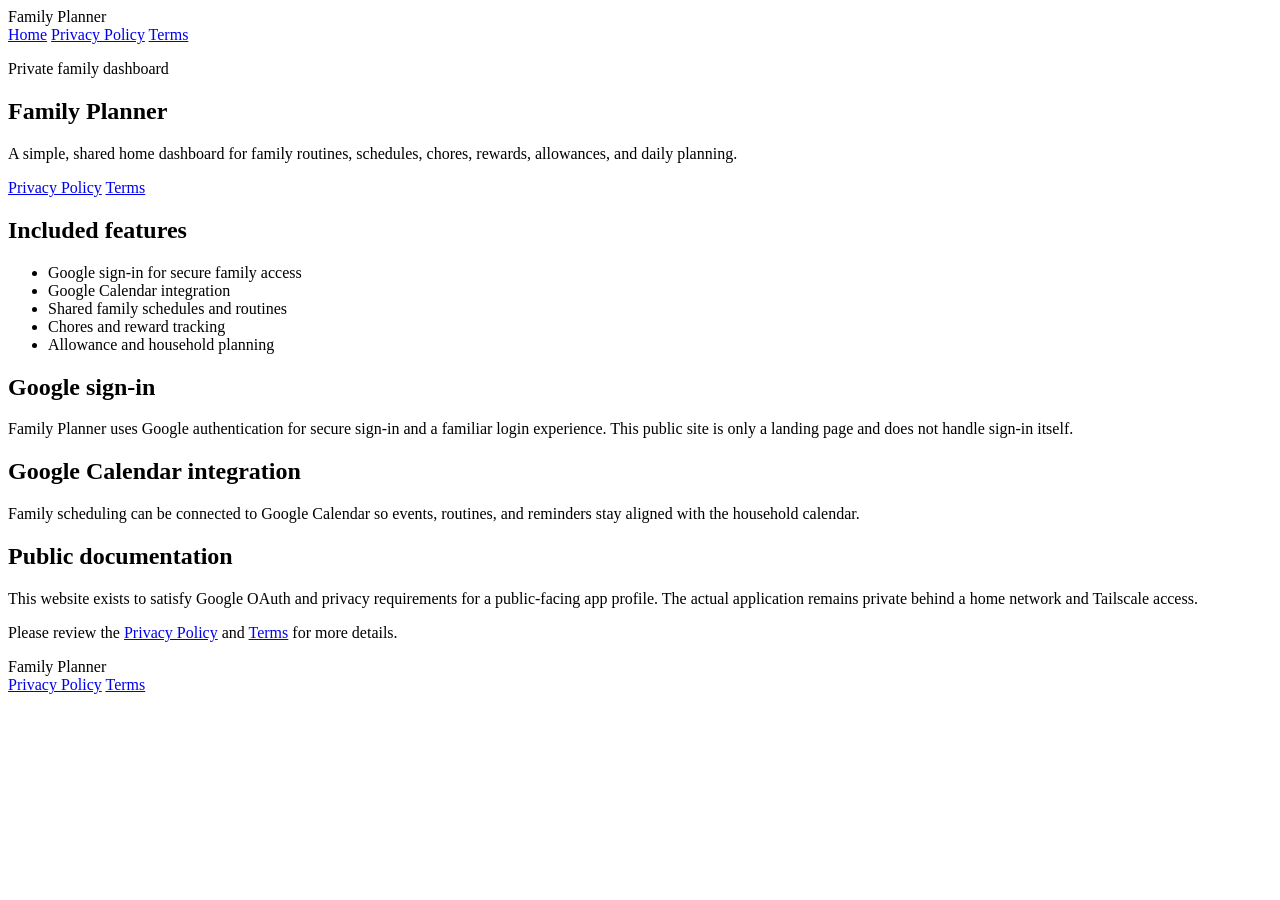
==== public/index.html @ b9f560e6 "Create minimal GitLab Pages project for Family Planner public verification site" ====
<!DOCTYPE html>
<html lang="en">
  <head>
    <meta charset="UTF-8" />
    <meta name="viewport" content="width=device-width, initial-scale=1.0" />
    <meta
      name="description"
      content="Family Planner helps families organize routines, chores, rewards, and schedules with Google sign-in and calendar integration."
    />
    <title>Family Planner</title>
    <link rel="stylesheet" href="../styles.css" />
  </head>
  <body>
    <header class="site-header">
      <div class="container nav">
        <div class="brand">Family Planner</div>
        <nav aria-label="Main navigation">
          <a href="./">Home</a>
          <a href="./privacy/">Privacy Policy</a>
          <a href="./terms/">Terms</a>
        </nav>
      </div>
    </header>

    <main>
      <section class="hero">
        <div class="container hero-grid">
          <div>
            <p class="eyebrow">Private family dashboard</p>
            <h1>Family Planner</h1>
            <p class="lead">
              A simple, shared home dashboard for family routines, schedules,
              chores, rewards, allowances, and daily planning.
            </p>
            <div class="cta-row">
              <a class="button primary" href="./privacy/">Privacy Policy</a>
              <a class="button secondary" href="./terms/">Terms</a>
            </div>
          </div>
          <div class="card">
            <h2>Included features</h2>
            <ul>
              <li>Google sign-in for secure family access</li>
              <li>Google Calendar integration</li>
              <li>Shared family schedules and routines</li>
              <li>Chores and reward tracking</li>
              <li>Allowance and household planning</li>
            </ul>
          </div>
        </div>
      </section>

      <section class="info-section">
        <div class="container two-column">
          <div>
            <h2>Google sign-in</h2>
            <p>
              Family Planner uses Google authentication for secure sign-in and a
              familiar login experience. This public site is only a landing page
              and does not handle sign-in itself.
            </p>
          </div>
          <div>
            <h2>Google Calendar integration</h2>
            <p>
              Family scheduling can be connected to Google Calendar so events,
              routines, and reminders stay aligned with the household calendar.
            </p>
          </div>
        </div>
      </section>

      <section class="info-section muted">
        <div class="container narrow">
          <h2>Public documentation</h2>
          <p>
            This website exists to satisfy Google OAuth and privacy requirements
            for a public-facing app profile. The actual application remains private
            behind a home network and Tailscale access.
          </p>
          <p>
            Please review the
            <a href="./privacy/">Privacy Policy</a> and
            <a href="./terms/">Terms</a> for more details.
          </p>
        </div>
      </section>
    </main>

    <footer class="site-footer">
      <div class="container footer-row">
        <span>Family Planner</span>
        <div>
          <a href="./privacy/">Privacy Policy</a>
          <a href="./terms/">Terms</a>
        </div>
      </div>
    </footer>
  </body>
</html>
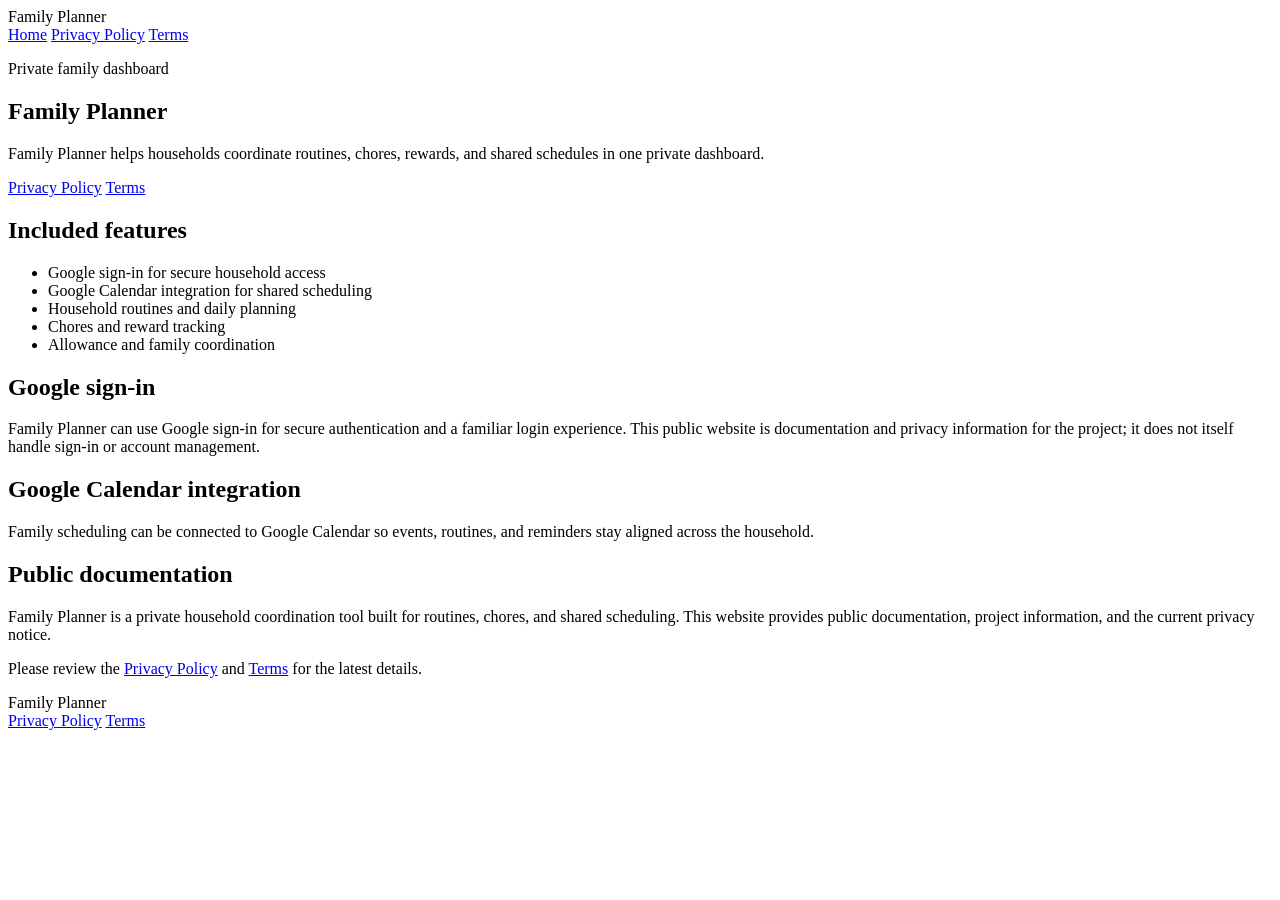
==== commit 7c8f6b3e: "Update the Family Planner privacy notice and homepage copy to remove placeholder language and clarif" ====
--- a/public/index.html
+++ b/public/index.html
@@ -5,10 +5,10 @@
     <meta name="viewport" content="width=device-width, initial-scale=1.0" />
     <meta
       name="description"
-      content="Family Planner helps families organize routines, chores, rewards, and schedules with Google sign-in and calendar integration."
+      content="Family Planner is a private family dashboard for routines, chores, rewards, and shared scheduling with Google sign-in and Calendar support."
     />
     <title>Family Planner</title>
-    <link rel="stylesheet" href="../styles.css" />
+    <link rel="stylesheet" href="./styles.css" />
   </head>
   <body>
     <header class="site-header">
@@ -29,8 +29,8 @@
             <p class="eyebrow">Private family dashboard</p>
             <h1>Family Planner</h1>
             <p class="lead">
-              A simple, shared home dashboard for family routines, schedules,
-              chores, rewards, allowances, and daily planning.
+              Family Planner helps households coordinate routines, chores,
+              rewards, and shared schedules in one private dashboard.
             </p>
             <div class="cta-row">
               <a class="button primary" href="./privacy/">Privacy Policy</a>
@@ -40,11 +40,11 @@
           <div class="card">
             <h2>Included features</h2>
             <ul>
-              <li>Google sign-in for secure family access</li>
-              <li>Google Calendar integration</li>
-              <li>Shared family schedules and routines</li>
+              <li>Google sign-in for secure household access</li>
+              <li>Google Calendar integration for shared scheduling</li>
+              <li>Household routines and daily planning</li>
               <li>Chores and reward tracking</li>
-              <li>Allowance and household planning</li>
+              <li>Allowance and family coordination</li>
             </ul>
           </div>
         </div>
@@ -55,16 +55,17 @@
           <div>
             <h2>Google sign-in</h2>
             <p>
-              Family Planner uses Google authentication for secure sign-in and a
-              familiar login experience. This public site is only a landing page
-              and does not handle sign-in itself.
+              Family Planner can use Google sign-in for secure authentication and
+              a familiar login experience. This public website is documentation
+              and privacy information for the project; it does not itself handle
+              sign-in or account management.
             </p>
           </div>
           <div>
             <h2>Google Calendar integration</h2>
             <p>
               Family scheduling can be connected to Google Calendar so events,
-              routines, and reminders stay aligned with the household calendar.
+              routines, and reminders stay aligned across the household.
             </p>
           </div>
         </div>
@@ -74,14 +75,14 @@
         <div class="container narrow">
           <h2>Public documentation</h2>
           <p>
-            This website exists to satisfy Google OAuth and privacy requirements
-            for a public-facing app profile. The actual application remains private
-            behind a home network and Tailscale access.
+            Family Planner is a private household coordination tool built for
+            routines, chores, and shared scheduling. This website provides public
+            documentation, project information, and the current privacy notice.
           </p>
           <p>
             Please review the
             <a href="./privacy/">Privacy Policy</a> and
-            <a href="./terms/">Terms</a> for more details.
+            <a href="./terms/">Terms</a> for the latest details.
           </p>
         </div>
       </section>
--- a/public/styles.css
+++ b/public/styles.css
@@ -0,0 +1,105 @@
+<!DOCTYPE html>
+<html lang="en">
+  <head>
+    <meta charset="UTF-8" />
+    <meta name="viewport" content="width=device-width, initial-scale=1.0" />
+    <meta
+      name="description"
+      content="Terms of use for Family Planner, a private family dashboard with Google sign-in and calendar integration."
+    />
+    <title>Terms | Family Planner</title>
+    <link rel="stylesheet" href="../styles.css" />
+  </head>
+  <body>
+    <header class="site-header">
+      <div class="container nav">
+        <div class="brand">Family Planner</div>
+        <nav aria-label="Main navigation">
+          <a href="../">Home</a>
+          <a href="../privacy/">Privacy Policy</a>
+          <a href="./">Terms</a>
+        </nav>
+      </div>
+    </header>
+
+    <main class="content-page">
+      <div class="container narrow">
+        <h1>Terms</h1>
+
+        <p>
+          These terms apply to the Family Planner project and its public website,
+          which is intended for documentation, verification, and general public
+          information. The actual application may be private and hosted behind a
+          home network or Tailscale access.
+        </p>
+
+        <h2>1. Use of the service</h2>
+        <p>
+          Family Planner is designed for household scheduling, routines, chores,
+          rewards, allowance tracking, and related family planning activities.
+          Users should use the service responsibly and only with appropriate
+          authorization.
+        </p>
+
+        <h2>2. Google sign-in and calendar access</h2>
+        <p>
+          Google sign-in and any Google Calendar access are provided through
+          Google services and subject to Google’s terms and permissions. The app
+          owner is responsible for ensuring that the app requests only the access
+          it needs and that all required consent flows are properly configured.
+        </p>
+
+        <h2>3. Data responsibility</h2>
+        <p>
+          The owner of the private Family Planner application is responsible for
+          the data it stores, including user accounts, household information, and
+          any calendar data that is imported or created through the app.
+        </p>
+
+        <h2>4. Availability</h2>
+        <p>
+          This public website and the private application may be unavailable at
+          times due to maintenance, connectivity issues, updates, or other
+          circumstances outside the owner’s direct control.
+        </p>
+
+        <h2>5. No warranty</h2>
+        <p>
+          This website is provided for informational and verification purposes.
+          The owner makes no guarantee of continuous availability, data accuracy,
+          or perpetual support for a private application not publicly exposed.
+        </p>
+
+        <h2>6. Owner responsibilities</h2>
+        <p>
+          The owner is responsible for configuration, security, access controls,
+          app updates, domain setup, and compliance with applicable laws and
+          platform policies for the actual Family Planner application.
+        </p>
+
+        <h2>7. Changes</h2>
+        <p>
+          These terms may be updated as the project evolves. The public Pages site
+          should be kept accurate and current for any required verification or
+          app-profile documentation.
+        </p>
+
+        <p class="muted-note">
+          This is a simple public terms template. The owner should replace it with
+          a final version that matches the actual deployed Family Planner app and
+          its legal requirements before broad public use.
+        </p>
+      </div>
+    </main>
+
+    <footer class="site-footer">
+      <div class="container footer-row">
+        <span>Family Planner</span>
+        <div>
+          <a href="../">Home</a>
+          <a href="../privacy/">Privacy Policy</a>
+        </div>
+      </div>
+    </footer>
+  </body>
+</html>
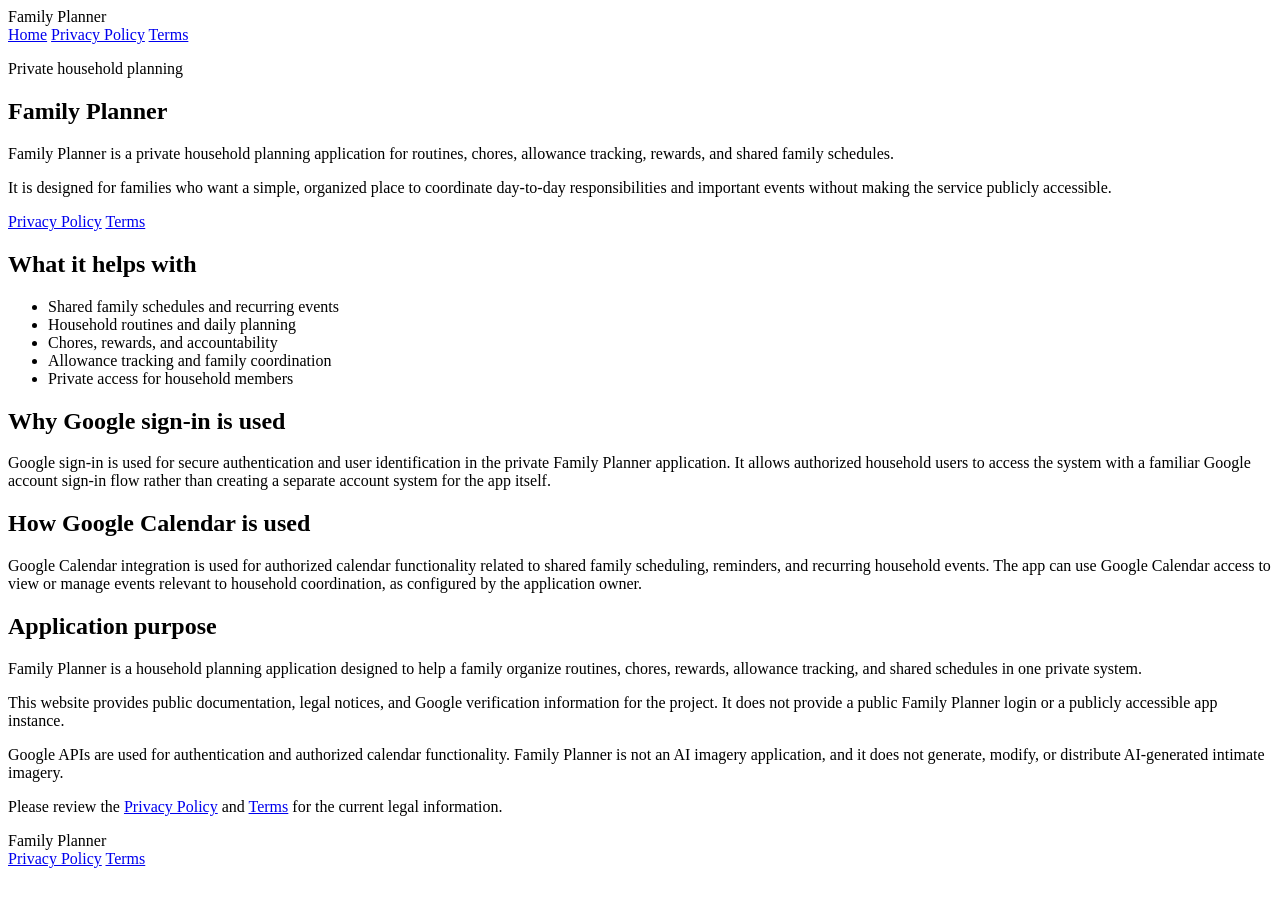
==== commit ef5e280d: "Fix OAuth verification homepage, legal notices, styling, and docs for Family Planner GitHub Pages si" ====
--- a/public/index.html
+++ b/public/index.html
@@ -5,19 +5,19 @@
     <meta name="viewport" content="width=device-width, initial-scale=1.0" />
     <meta
       name="description"
-      content="Family Planner is a private family dashboard for routines, chores, rewards, and shared scheduling with Google sign-in and Calendar support."
+      content="Family Planner is a private household planning application for routines, chores, rewards, and shared family scheduling. It uses Google sign-in and authorized Google Calendar access for authentication and schedule coordination."
     />
-    <title>Family Planner</title>
-    <link rel="stylesheet" href="./styles.css" />
+    <title>Family Planner | Household planning</title>
+    <link rel="stylesheet" href="/styles.css" />
   </head>
   <body>
     <header class="site-header">
       <div class="container nav">
         <div class="brand">Family Planner</div>
         <nav aria-label="Main navigation">
-          <a href="./">Home</a>
-          <a href="./privacy/">Privacy Policy</a>
-          <a href="./terms/">Terms</a>
+          <a href="/">Home</a>
+          <a href="/privacy/">Privacy Policy</a>
+          <a href="/terms/">Terms</a>
         </nav>
       </div>
     </header>
@@ -26,25 +26,32 @@
       <section class="hero">
         <div class="container hero-grid">
           <div>
-            <p class="eyebrow">Private family dashboard</p>
+            <p class="eyebrow">Private household planning</p>
             <h1>Family Planner</h1>
             <p class="lead">
-              Family Planner helps households coordinate routines, chores,
-              rewards, and shared schedules in one private dashboard.
+              Family Planner is a private household planning application for
+              routines, chores, allowance tracking, rewards, and shared family
+              schedules.
+            </p>
+            <p class="lead secondary">
+              It is designed for families who want a simple, organized place to
+              coordinate day-to-day responsibilities and important events without
+              making the service publicly accessible.
             </p>
             <div class="cta-row">
-              <a class="button primary" href="./privacy/">Privacy Policy</a>
-              <a class="button secondary" href="./terms/">Terms</a>
+              <a class="button primary" href="/privacy/">Privacy Policy</a>
+              <a class="button secondary" href="/terms/">Terms</a>
             </div>
           </div>
+
           <div class="card">
-            <h2>Included features</h2>
+            <h2>What it helps with</h2>
             <ul>
-              <li>Google sign-in for secure household access</li>
-              <li>Google Calendar integration for shared scheduling</li>
+              <li>Shared family schedules and recurring events</li>
               <li>Household routines and daily planning</li>
-              <li>Chores and reward tracking</li>
-              <li>Allowance and family coordination</li>
+              <li>Chores, rewards, and accountability</li>
+              <li>Allowance tracking and family coordination</li>
+              <li>Private access for household members</li>
             </ul>
           </div>
         </div>
@@ -53,19 +60,24 @@
       <section class="info-section">
         <div class="container two-column">
           <div>
-            <h2>Google sign-in</h2>
+            <h2>Why Google sign-in is used</h2>
             <p>
-              Family Planner can use Google sign-in for secure authentication and
-              a familiar login experience. This public website is documentation
-              and privacy information for the project; it does not itself handle
-              sign-in or account management.
+              Google sign-in is used for secure authentication and user
+              identification in the private Family Planner application. It allows
+              authorized household users to access the system with a familiar
+              Google account sign-in flow rather than creating a separate account
+              system for the app itself.
             </p>
           </div>
+
           <div>
-            <h2>Google Calendar integration</h2>
+            <h2>How Google Calendar is used</h2>
             <p>
-              Family scheduling can be connected to Google Calendar so events,
-              routines, and reminders stay aligned across the household.
+              Google Calendar integration is used for authorized calendar
+              functionality related to shared family scheduling, reminders, and
+              recurring household events. The app can use Google Calendar access
+              to view or manage events relevant to household coordination, as
+              configured by the application owner.
             </p>
           </div>
         </div>
@@ -73,16 +85,26 @@
 
       <section class="info-section muted">
         <div class="container narrow">
-          <h2>Public documentation</h2>
+          <h2>Application purpose</h2>
           <p>
-            Family Planner is a private household coordination tool built for
-            routines, chores, and shared scheduling. This website provides public
-            documentation, project information, and the current privacy notice.
+            Family Planner is a household planning application designed to help a
+            family organize routines, chores, rewards, allowance tracking, and
+            shared schedules in one private system.
           </p>
           <p>
-            Please review the
-            <a href="./privacy/">Privacy Policy</a> and
-            <a href="./terms/">Terms</a> for the latest details.
+            This website provides public documentation, legal notices, and
+            Google verification information for the project. It does not provide
+            a public Family Planner login or a publicly accessible app instance.
+          </p>
+          <p>
+            Google APIs are used for authentication and authorized calendar
+            functionality. Family Planner is not an AI imagery application, and
+            it does not generate, modify, or distribute AI-generated intimate
+            imagery.
+          </p>
+          <p>
+            Please review the <a href="/privacy/">Privacy Policy</a> and
+            <a href="/terms/">Terms</a> for the current legal information.
           </p>
         </div>
       </section>
@@ -92,8 +114,8 @@
       <div class="container footer-row">
         <span>Family Planner</span>
         <div>
-          <a href="./privacy/">Privacy Policy</a>
-          <a href="./terms/">Terms</a>
+          <a href="/privacy/">Privacy Policy</a>
+          <a href="/terms/">Terms</a>
         </div>
       </div>
     </footer>
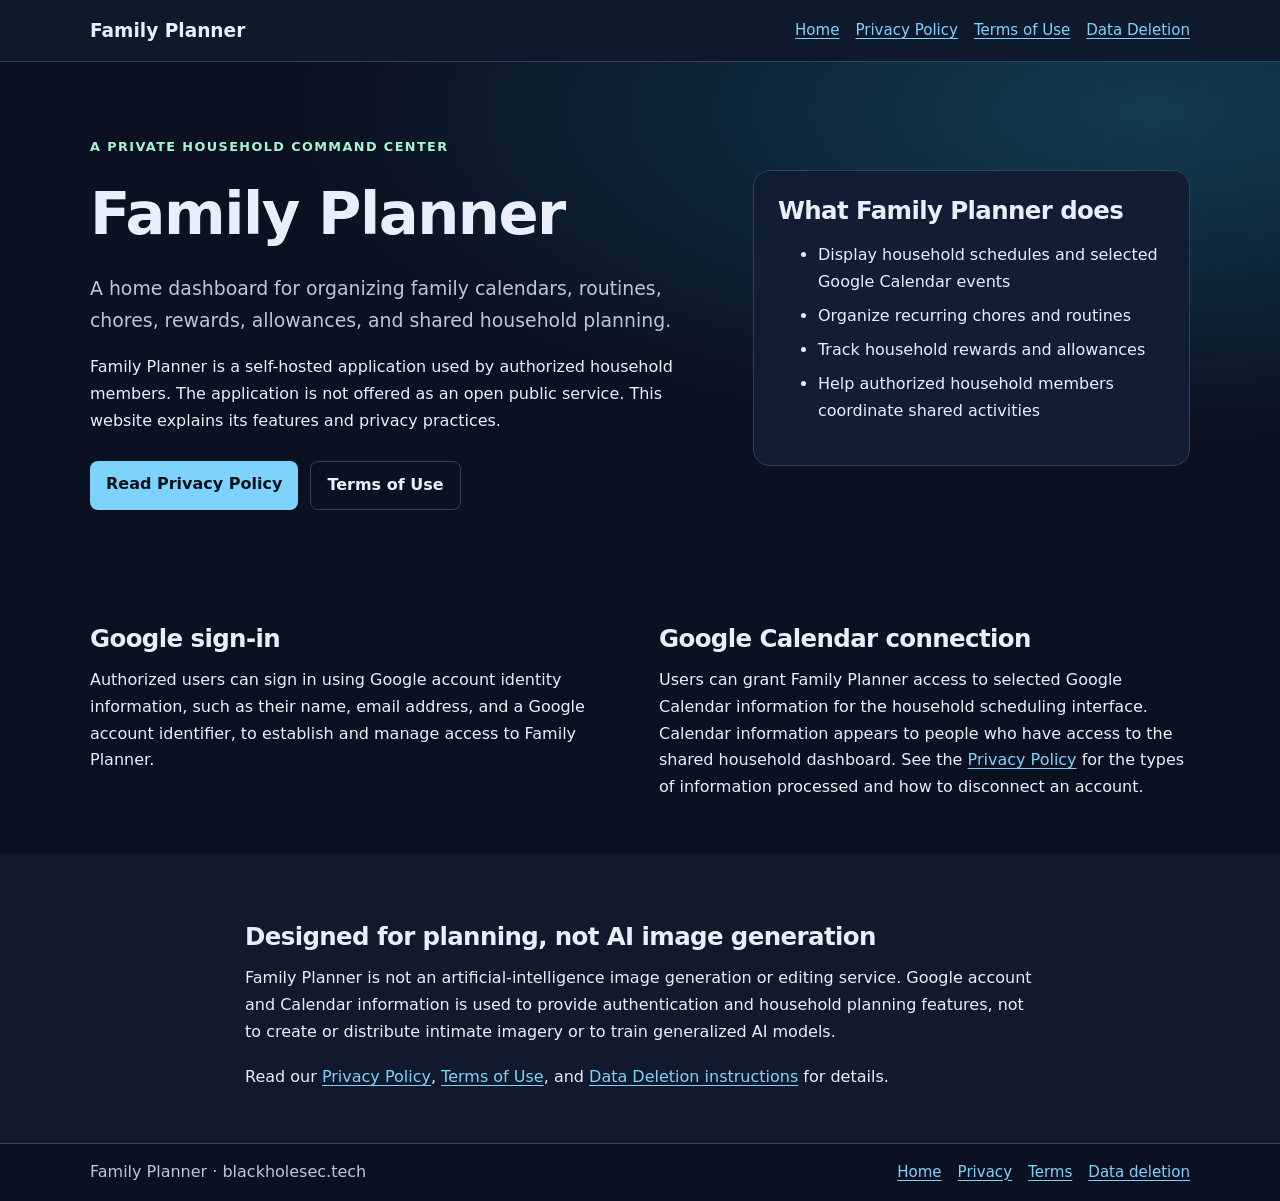
==== commit 08601927: "Add files via upload" ====
--- a/public/index.html
+++ b/public/index.html
@@ -1,123 +1,25 @@
-<!DOCTYPE html>
+<!doctype html>
 <html lang="en">
-  <head>
-    <meta charset="UTF-8" />
-    <meta name="viewport" content="width=device-width, initial-scale=1.0" />
-    <meta
-      name="description"
-      content="Family Planner is a private household planning application for routines, chores, rewards, and shared family scheduling. It uses Google sign-in and authorized Google Calendar access for authentication and schedule coordination."
-    />
-    <title>Family Planner | Household planning</title>
-    <link rel="stylesheet" href="/styles.css" />
-  </head>
-  <body>
-    <header class="site-header">
-      <div class="container nav">
-        <div class="brand">Family Planner</div>
-        <nav aria-label="Main navigation">
-          <a href="/">Home</a>
-          <a href="/privacy/">Privacy Policy</a>
-          <a href="/terms/">Terms</a>
-        </nav>
-      </div>
-    </header>
-
-    <main>
-      <section class="hero">
-        <div class="container hero-grid">
-          <div>
-            <p class="eyebrow">Private household planning</p>
-            <h1>Family Planner</h1>
-            <p class="lead">
-              Family Planner is a private household planning application for
-              routines, chores, allowance tracking, rewards, and shared family
-              schedules.
-            </p>
-            <p class="lead secondary">
-              It is designed for families who want a simple, organized place to
-              coordinate day-to-day responsibilities and important events without
-              making the service publicly accessible.
-            </p>
-            <div class="cta-row">
-              <a class="button primary" href="/privacy/">Privacy Policy</a>
-              <a class="button secondary" href="/terms/">Terms</a>
-            </div>
-          </div>
-
-          <div class="card">
-            <h2>What it helps with</h2>
-            <ul>
-              <li>Shared family schedules and recurring events</li>
-              <li>Household routines and daily planning</li>
-              <li>Chores, rewards, and accountability</li>
-              <li>Allowance tracking and family coordination</li>
-              <li>Private access for household members</li>
-            </ul>
-          </div>
-        </div>
-      </section>
-
-      <section class="info-section">
-        <div class="container two-column">
-          <div>
-            <h2>Why Google sign-in is used</h2>
-            <p>
-              Google sign-in is used for secure authentication and user
-              identification in the private Family Planner application. It allows
-              authorized household users to access the system with a familiar
-              Google account sign-in flow rather than creating a separate account
-              system for the app itself.
-            </p>
-          </div>
-
-          <div>
-            <h2>How Google Calendar is used</h2>
-            <p>
-              Google Calendar integration is used for authorized calendar
-              functionality related to shared family scheduling, reminders, and
-              recurring household events. The app can use Google Calendar access
-              to view or manage events relevant to household coordination, as
-              configured by the application owner.
-            </p>
-          </div>
-        </div>
-      </section>
-
-      <section class="info-section muted">
-        <div class="container narrow">
-          <h2>Application purpose</h2>
-          <p>
-            Family Planner is a household planning application designed to help a
-            family organize routines, chores, rewards, allowance tracking, and
-            shared schedules in one private system.
-          </p>
-          <p>
-            This website provides public documentation, legal notices, and
-            Google verification information for the project. It does not provide
-            a public Family Planner login or a publicly accessible app instance.
-          </p>
-          <p>
-            Google APIs are used for authentication and authorized calendar
-            functionality. Family Planner is not an AI imagery application, and
-            it does not generate, modify, or distribute AI-generated intimate
-            imagery.
-          </p>
-          <p>
-            Please review the <a href="/privacy/">Privacy Policy</a> and
-            <a href="/terms/">Terms</a> for the current legal information.
-          </p>
-        </div>
-      </section>
-    </main>
-
-    <footer class="site-footer">
-      <div class="container footer-row">
-        <span>Family Planner</span>
-        <div>
-          <a href="/privacy/">Privacy Policy</a>
-          <a href="/terms/">Terms</a>
-        </div>
-      </div>
-    </footer>
-  </body>
-</html>
+<head>
+  <meta charset="utf-8">
+  <meta name="viewport" content="width=device-width, initial-scale=1">
+  <meta name="description" content="Family Planner is a private household dashboard with Google sign-in and Google Calendar integration.">
+  <title>Home | Family Planner</title>
+  <link rel="canonical" href="https://blackholesec.tech/">
+  <link rel="stylesheet" href="./styles.css">
+</head>
+<body>
+<a class="skip-link" href="#main">Skip to content</a>
+<header class="site-header"><div class="container nav"><span class="brand">Family Planner</span><nav aria-label="Main navigation"><a href="./">Home</a><a href="./privacy/">Privacy Policy</a><a href="./terms/">Terms of Use</a><a href="./deletion/">Data Deletion</a></nav></div></header>
+<main id="main"><section class="hero"><div class="container hero-grid"><div>
+<p class="eyebrow">A private household command center</p><h1>Family Planner</h1>
+<p class="lead">A home dashboard for organizing family calendars, routines, chores, rewards, allowances, and shared household planning.</p>
+<p>Family Planner is a self-hosted application used by authorized household members. The application is not offered as an open public service. This website explains its features and privacy practices.</p>
+<div class="cta-row"><a class="button primary" href="./privacy/">Read Privacy Policy</a><a class="button secondary" href="./terms/">Terms of Use</a></div></div>
+<div class="card"><h2>What Family Planner does</h2><ul><li>Display household schedules and selected Google Calendar events</li><li>Organize recurring chores and routines</li><li>Track household rewards and allowances</li><li>Help authorized household members coordinate shared activities</li></ul></div></div></section>
+<section class="info-section"><div class="container two-column"><div><h2>Google sign-in</h2><p>Authorized users can sign in using Google account identity information, such as their name, email address, and a Google account identifier, to establish and manage access to Family Planner.</p></div>
+<div><h2>Google Calendar connection</h2><p>Users can grant Family Planner access to selected Google Calendar information for the household scheduling interface. Calendar information appears to people who have access to the shared household dashboard. See the <a href="./privacy/">Privacy Policy</a> for the types of information processed and how to disconnect an account.</p></div></div></section>
+<section class="info-section muted"><div class="container narrow"><h2>Designed for planning, not AI image generation</h2><p>Family Planner is not an artificial-intelligence image generation or editing service. Google account and Calendar information is used to provide authentication and household planning features, not to create or distribute intimate imagery or to train generalized AI models.</p>
+<p>Read our <a href="./privacy/">Privacy Policy</a>, <a href="./terms/">Terms of Use</a>, and <a href="./deletion/">Data Deletion instructions</a> for details.</p></div></section></main>
+<footer class="site-footer"><div class="container footer-row"><span>Family Planner · blackholesec.tech</span><nav aria-label="Footer"><a href="./">Home</a><a href="./privacy/">Privacy</a><a href="./terms/">Terms</a><a href="./deletion/">Data deletion</a></nav></div></footer>
+</body></html>
--- a/public/styles.css
+++ b/public/styles.css
@@ -0,0 +1,3 @@
+/* Lightweight static pages for Family Planner; no JavaScript or tracking */
+:root{color-scheme:dark;--bg:#0b1120;--panel:#111d32;--panel2:#17243c;--ink:#e8effb;--muted:#bac7dd;--line:#30415c;--accent:#7dd3fc;--accent2:#a7f3d0}
+*{box-sizing:border-box}html{scroll-behavior:smooth}body{margin:0;background:var(--bg);color:var(--ink);font:16px/1.68 system-ui,-apple-system,BlinkMacSystemFont,"Segoe UI",sans-serif}a{color:var(--accent);text-underline-offset:3px}a:hover{color:#fff}.container{width:min(1100px,calc(100% - 36px));margin-inline:auto}.narrow{max-width:790px}.site-header{border-bottom:1px solid var(--line);background:#0f192c}.nav,.footer-row{display:flex;justify-content:space-between;align-items:center;gap:16px;flex-wrap:wrap;padding:15px 0}.brand{font-weight:750;font-size:1.16rem}.nav nav,.footer-row nav{display:flex;gap:16px;flex-wrap:wrap}.nav a,.footer-row a{font-size:.94rem}.hero{padding:64px 0 45px;background:radial-gradient(ellipse at 90% 10%,#123b52 0,transparent 53%)}.hero-grid{display:grid;grid-template-columns:1.18fr .82fr;gap:34px;align-items:center}.eyebrow{font-size:.8rem;letter-spacing:.11em;text-transform:uppercase;font-weight:700;color:var(--accent2)}h1,h2,h3{line-height:1.27;letter-spacing:-.025em}h1{font-size:clamp(2.2rem,5.1vw,3.7rem);margin:9px 0 22px}h2{font-size:1.53rem;margin:34px 0 13px}h3{font-size:1.08rem;margin:24px 0 8px}p{margin:10px 0 18px}li{margin:7px 0}.lead{font-size:1.18rem;color:var(--muted);max-width:670px}.card,.section-box{border:1px solid var(--line);background:var(--panel);border-radius:17px;padding:24px}.card h2{margin-top:0}.content-page{padding:36px 0 68px}.content-page h1{font-size:clamp(2rem,4vw,2.8rem)}.content-page h2{border-top:1px solid var(--line);padding-top:23px}.info-section{padding:34px 0}.two-column{display:grid;grid-template-columns:1fr 1fr;gap:38px}.info-section.muted{background:#101a2c}.cta-row{display:flex;flex-wrap:wrap;gap:12px;margin-top:26px}.button{border-radius:8px;display:inline-block;font-weight:650;text-decoration:none;padding:10px 16px}.primary{background:var(--accent);color:#06121b}.primary:hover{color:#06121b;background:#bae6fd}.secondary{border:1px solid var(--line);color:var(--ink)}.site-footer{border-top:1px solid var(--line);color:var(--muted)}.muted-note,.meta{color:var(--muted);font-size:.92rem}.callout{background:#162a39;border-left:4px solid var(--accent);padding:14px 18px;border-radius:4px}.table-wrap{overflow-x:auto}.policy-table{width:100%;border-collapse:collapse;margin:20px 0 28px;font-size:.94rem}.policy-table th,.policy-table td{border:1px solid var(--line);padding:12px 14px;text-align:left;vertical-align:top}.policy-table th{background:var(--panel2)}.skip-link{position:absolute;left:-9999px;top:0}.skip-link:focus{left:8px;top:8px;padding:5px;background:white;color:black;z-index:100}a:focus-visible{outline:3px solid var(--accent2);outline-offset:3px}@media(max-width:760px){.hero-grid,.two-column{grid-template-columns:1fr}.hero{padding-top:38px}.nav{align-items:flex-start}.content-page{padding-top:20px}.card{padding:18px}}
